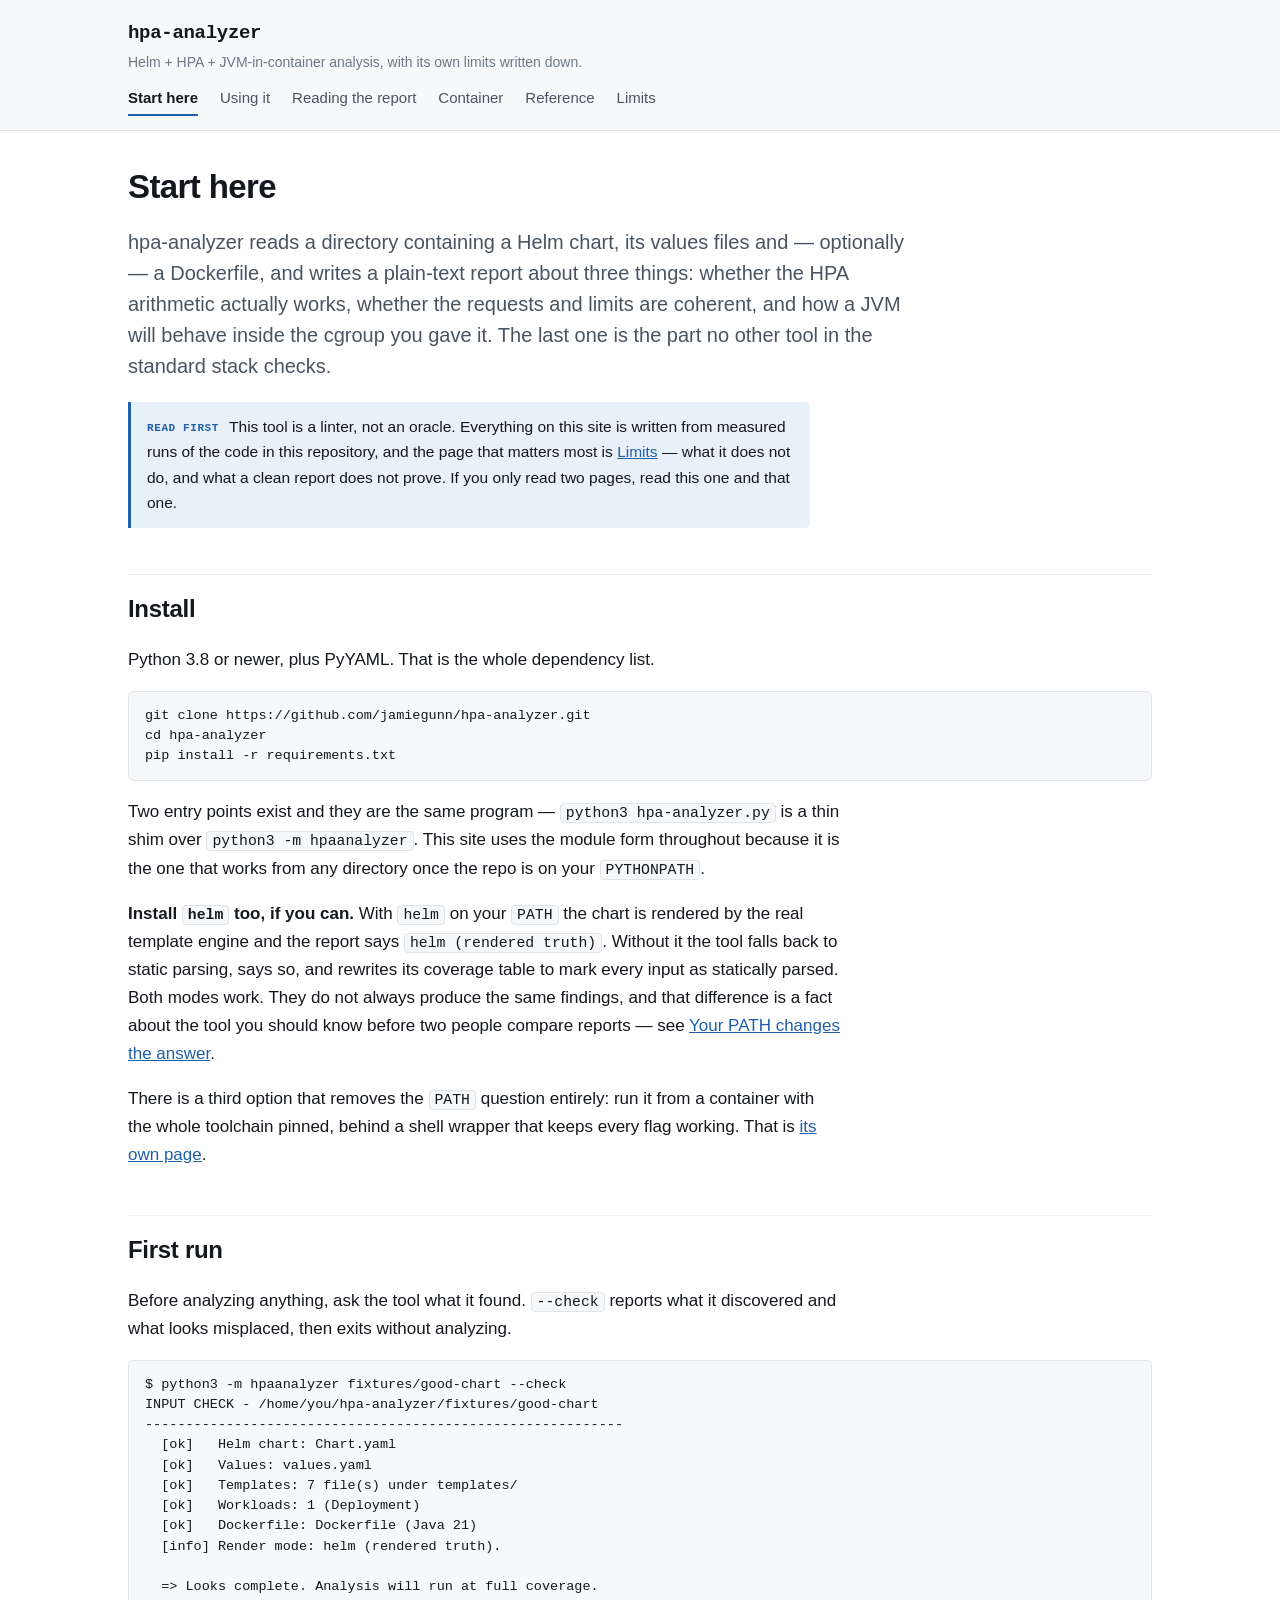
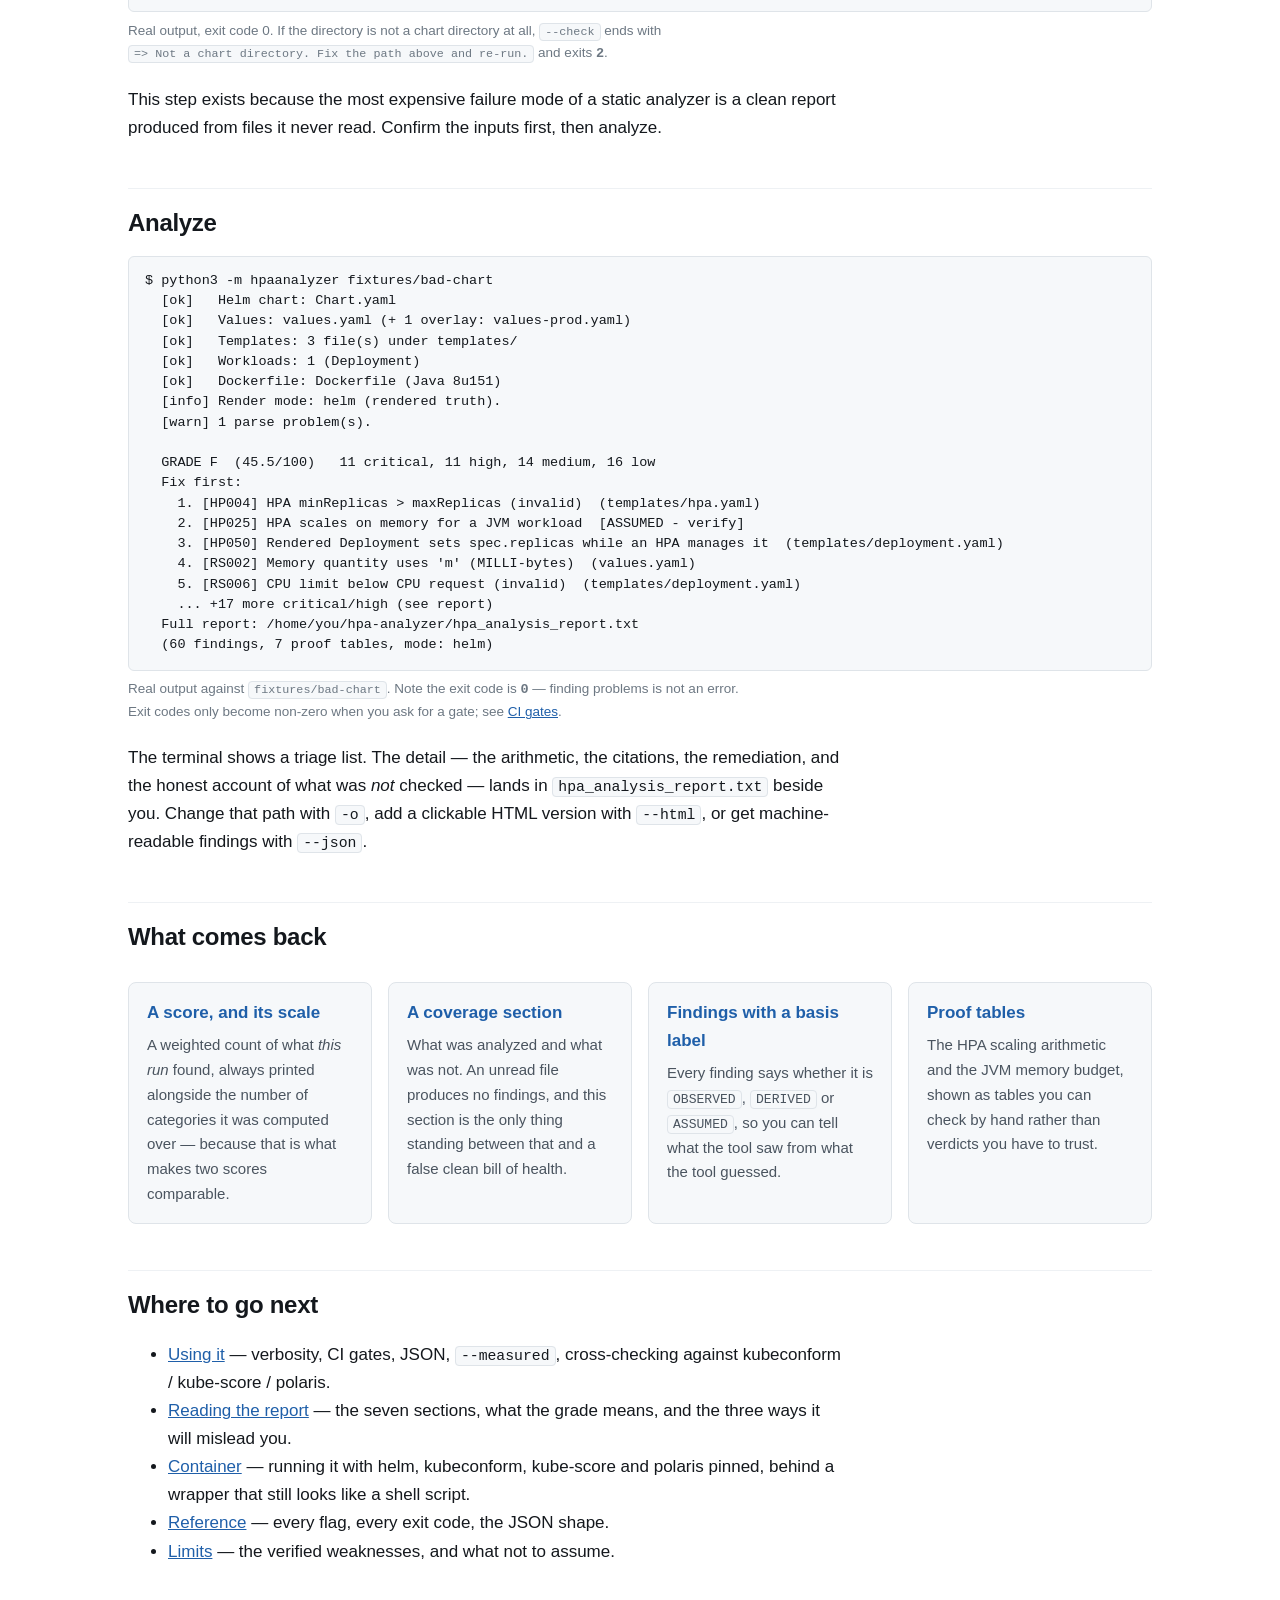
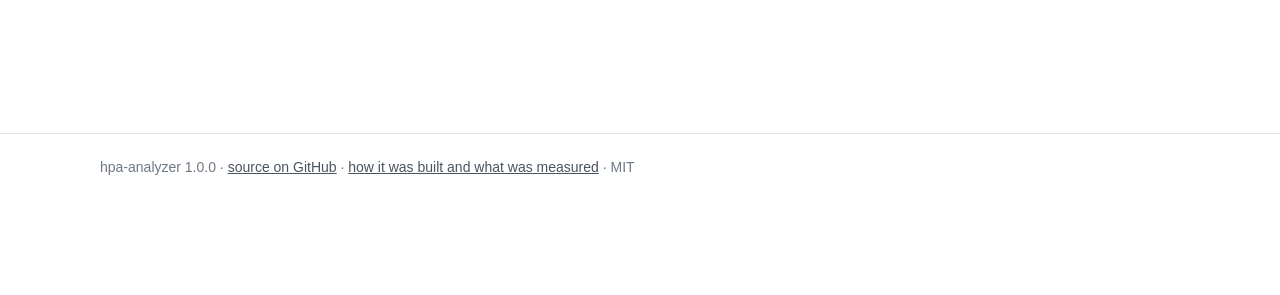
==== docs/index.html @ 9fe8c269 "mor" ====
<!doctype html>
<html lang="en">
<head>
<meta charset="utf-8">
<meta name="viewport" content="width=device-width, initial-scale=1">
<title>hpa-analyzer — how to use it</title>
<meta name="description" content="How to use hpa-analyzer: a static analyzer for Helm charts, resource requests/limits, HPA correctness, and how a JVM will behave inside its container's cgroup.">
<link rel="stylesheet" href="assets/style.css">
</head>
<body>

<header class="masthead">
  <div class="masthead-inner">
    <a class="wordmark" href="index.html">hpa-analyzer</a>
    <div class="tagline">Helm + HPA + JVM-in-container analysis, with its own limits written down.</div>
    <nav class="sitenav">
      <a href="index.html" aria-current="page">Start here</a>
      <a href="usage.html">Using it</a>
      <a href="reading-the-report.html">Reading the report</a>
      <a href="container.html">Container</a>
      <a href="reference.html">Reference</a>
      <a href="limits.html">Limits</a>
    </nav>
  </div>
</header>

<main>

<h1>Start here</h1>

<p class="lede">hpa-analyzer reads a directory containing a Helm chart, its values files and
— optionally — a Dockerfile, and writes a plain-text report about three things:
whether the HPA arithmetic actually works, whether the requests and limits are
coherent, and how a JVM will behave inside the cgroup you gave it. The last one
is the part no other tool in the standard stack checks.</p>

<div class="note">
<p><span class="label">Read first</span> This tool is a linter, not an oracle. Everything on this
site is written from measured runs of the code in this repository, and the page that
matters most is <a href="limits.html">Limits</a> — what it does not do, and what a clean report
does not prove. If you only read two pages, read this one and that one.</p>
</div>

<h2>Install</h2>

<p>Python 3.8 or newer, plus PyYAML. That is the whole dependency list.</p>

<pre><code>git clone https://github.com/jamiegunn/hpa-analyzer.git
cd hpa-analyzer
pip install -r requirements.txt</code></pre>

<p>Two entry points exist and they are the same program — <code>python3 hpa-analyzer.py</code>
is a thin shim over <code>python3 -m hpaanalyzer</code>. This site uses the module form
throughout because it is the one that works from any directory once the repo is on
your <code>PYTHONPATH</code>.</p>

<p><strong>Install <code>helm</code> too, if you can.</strong> With <code>helm</code> on your <code>PATH</code> the chart is
rendered by the real template engine and the report says <code>helm (rendered truth)</code>.
Without it the tool falls back to static parsing, says so, and rewrites its coverage
table to mark every input as statically parsed. Both modes work. They do not always
produce the same findings, and that difference is a fact about the tool you should know
before two people compare reports — see <a href="limits.html#path">Your PATH changes the answer</a>.</p>

<p>There is a third option that removes the <code>PATH</code> question entirely: run it from a
container with the whole toolchain pinned, behind a shell wrapper that keeps every
flag working. That is <a href="container.html">its own page</a>.</p>

<h2>First run</h2>

<p>Before analyzing anything, ask the tool what it found. <code>--check</code> reports what it
discovered and what looks misplaced, then exits without analyzing.</p>

<pre><code>$ python3 -m hpaanalyzer fixtures/good-chart --check
INPUT CHECK - /home/you/hpa-analyzer/fixtures/good-chart
-----------------------------------------------------------
  [ok]   Helm chart: Chart.yaml
  [ok]   Values: values.yaml
  [ok]   Templates: 7 file(s) under templates/
  [ok]   Workloads: 1 (Deployment)
  [ok]   Dockerfile: Dockerfile (Java 21)
  [info] Render mode: helm (rendered truth).

  =&gt; Looks complete. Analysis will run at full coverage.</code></pre>

<p class="caption">Real output, exit code 0. If the directory is not a chart directory at all,
<code>--check</code> ends with <code>=&gt; Not a chart directory. Fix the path above and re-run.</code> and
exits <span class="exit">2</span>.</p>

<p>This step exists because the most expensive failure mode of a static analyzer is a
clean report produced from files it never read. Confirm the inputs first, then analyze.</p>

<h2>Analyze</h2>

<pre><code>$ python3 -m hpaanalyzer fixtures/bad-chart
  [ok]   Helm chart: Chart.yaml
  [ok]   Values: values.yaml (+ 1 overlay: values-prod.yaml)
  [ok]   Templates: 3 file(s) under templates/
  [ok]   Workloads: 1 (Deployment)
  [ok]   Dockerfile: Dockerfile (Java 8u151)
  [info] Render mode: helm (rendered truth).
  [warn] 1 parse problem(s).

  GRADE F  (45.5/100)   11 critical, 11 high, 14 medium, 16 low
  Fix first:
    1. [HP004] HPA minReplicas &gt; maxReplicas (invalid)  (templates/hpa.yaml)
    2. [HP025] HPA scales on memory for a JVM workload  [ASSUMED - verify]
    3. [HP050] Rendered Deployment sets spec.replicas while an HPA manages it  (templates/deployment.yaml)
    4. [RS002] Memory quantity uses 'm' (MILLI-bytes)  (values.yaml)
    5. [RS006] CPU limit below CPU request (invalid)  (templates/deployment.yaml)
    ... +17 more critical/high (see report)
  Full report: /home/you/hpa-analyzer/hpa_analysis_report.txt
  (60 findings, 7 proof tables, mode: helm)</code></pre>

<p class="caption">Real output against <code>fixtures/bad-chart</code>. Note the exit code is
<span class="exit">0</span> — finding problems is not an error. Exit codes only become
non-zero when you ask for a gate; see <a href="usage.html#ci">CI gates</a>.</p>

<p>The terminal shows a triage list. The detail — the arithmetic, the citations, the
remediation, and the honest account of what was <em>not</em> checked — lands in
<code>hpa_analysis_report.txt</code> beside you. Change that path with <code>-o</code>, add a clickable
HTML version with <code>--html</code>, or get machine-readable findings with <code>--json</code>.</p>

<h2>What comes back</h2>

<div class="cards">
  <div class="card">
    <h3><a href="reading-the-report.html#score">A score, and its scale</a></h3>
    <p>A weighted count of what <em>this run</em> found, always printed alongside the number
    of categories it was computed over — because that is what makes two scores comparable.</p>
  </div>
  <div class="card">
    <h3><a href="reading-the-report.html#coverage">A coverage section</a></h3>
    <p>What was analyzed and what was not. An unread file produces no findings, and this
    section is the only thing standing between that and a false clean bill of health.</p>
  </div>
  <div class="card">
    <h3><a href="reading-the-report.html#basis">Findings with a basis label</a></h3>
    <p>Every finding says whether it is <code>OBSERVED</code>, <code>DERIVED</code> or <code>ASSUMED</code>, so you
    can tell what the tool saw from what the tool guessed.</p>
  </div>
  <div class="card">
    <h3><a href="reading-the-report.html#proof">Proof tables</a></h3>
    <p>The HPA scaling arithmetic and the JVM memory budget, shown as tables you can check
    by hand rather than verdicts you have to trust.</p>
  </div>
</div>

<h2>Where to go next</h2>

<ul>
  <li><a href="usage.html">Using it</a> — verbosity, CI gates, JSON, <code>--measured</code>,
      cross-checking against kubeconform / kube-score / polaris.</li>
  <li><a href="reading-the-report.html">Reading the report</a> — the seven sections, what the
      grade means, and the three ways it will mislead you.</li>
  <li><a href="container.html">Container</a> — running it with helm, kubeconform, kube-score and
      polaris pinned, behind a wrapper that still looks like a shell script.</li>
  <li><a href="reference.html">Reference</a> — every flag, every exit code, the JSON shape.</li>
  <li><a href="limits.html">Limits</a> — the verified weaknesses, and what not to assume.</li>
</ul>

</main>

<footer class="sitefoot">
  <div class="sitefoot-inner">
    hpa-analyzer 1.0.0 ·
    <a href="https://github.com/jamiegunn/hpa-analyzer">source on GitHub</a> ·
    <a href="https://github.com/jamiegunn/hpa-analyzer/blob/main/docs/ITERATIONS.md">how it was built and what was measured</a> ·
    MIT
  </div>
</footer>

</body>
</html>
---- docs/assets/style.css ----
/* hpa-analyzer documentation site
   No build step. No framework. No web fonts. Served verbatim by GitHub Pages. */

:root {
  --ink:        #14181d;
  --ink-soft:   #4a545f;
  --ink-faint:  #6d7883;
  --rule:       #dfe4e9;
  --rule-soft:  #eef1f4;
  --page:       #ffffff;
  --panel:      #f6f8fa;
  --code-bg:    #f6f8fa;
  --accent:     #1f5fa9;
  --accent-dim: #e8f0fa;
  --warn:       #a5560c;
  --warn-bg:    #fdf5ec;
  --bad:        #a11f2c;
  --bad-bg:     #fcf1f2;
  --ok:         #1c6b3f;
  --ok-bg:      #eef7f1;
  --mono: ui-monospace, SFMono-Regular, "SF Mono", Menlo, Consolas, "Liberation Mono", monospace;
  --sans: -apple-system, BlinkMacSystemFont, "Segoe UI", Roboto, "Helvetica Neue", Arial, sans-serif;
}

@media (prefers-color-scheme: dark) {
  :root {
    --ink:        #e6edf3;
    --ink-soft:   #b0bac4;
    --ink-faint:  #8b949e;
    --rule:       #2c333b;
    --rule-soft:  #21272e;
    --page:       #0f1319;
    --panel:      #161b22;
    --code-bg:    #161b22;
    --accent:     #6fa8e6;
    --accent-dim: #16222f;
    --warn:       #e0a458;
    --warn-bg:    #241d12;
    --bad:        #f08a94;
    --bad-bg:     #2a1619;
    --ok:         #6fd39b;
    --ok-bg:      #12241a;
  }
}

* { box-sizing: border-box; }

html { -webkit-text-size-adjust: 100%; }

body {
  margin: 0;
  background: var(--page);
  color: var(--ink);
  font-family: var(--sans);
  font-size: 17px;
  line-height: 1.65;
}

/* ---------- masthead ---------- */

header.masthead {
  border-bottom: 1px solid var(--rule);
  background: var(--panel);
}

.masthead-inner {
  max-width: 1080px;
  margin: 0 auto;
  padding: 18px 28px 14px;
}

.masthead .wordmark {
  font-family: var(--mono);
  font-size: 19px;
  font-weight: 600;
  letter-spacing: -0.3px;
  color: var(--ink);
  text-decoration: none;
}

.masthead .tagline {
  color: var(--ink-faint);
  font-size: 14px;
  margin-top: 2px;
}

nav.sitenav {
  margin-top: 12px;
  display: flex;
  flex-wrap: wrap;
  gap: 4px 22px;
  font-size: 15px;
}

nav.sitenav a {
  color: var(--ink-soft);
  text-decoration: none;
  padding-bottom: 3px;
  border-bottom: 2px solid transparent;
}

nav.sitenav a:hover { color: var(--accent); }

nav.sitenav a[aria-current="page"] {
  color: var(--ink);
  font-weight: 600;
  border-bottom-color: var(--accent);
}

/* ---------- layout ---------- */

main {
  max-width: 1080px;
  margin: 0 auto;
  padding: 36px 28px 90px;
}

.lede {
  font-size: 20px;
  line-height: 1.55;
  color: var(--ink-soft);
  max-width: 40em;
}

h1 {
  font-size: 33px;
  line-height: 1.2;
  letter-spacing: -0.6px;
  margin: 0 0 14px;
}

h2 {
  font-size: 24px;
  letter-spacing: -0.3px;
  margin: 46px 0 12px;
  padding-top: 14px;
  border-top: 1px solid var(--rule-soft);
}

h3 {
  font-size: 18.5px;
  margin: 30px 0 8px;
}

h4 {
  font-size: 16px;
  margin: 22px 0 6px;
  color: var(--ink-soft);
}

p, ul, ol { max-width: 42em; }

a { color: var(--accent); }

code {
  font-family: var(--mono);
  font-size: 0.87em;
  background: var(--code-bg);
  border: 1px solid var(--rule);
  border-radius: 4px;
  padding: 1px 5px;
  white-space: nowrap;
}

pre {
  background: var(--code-bg);
  border: 1px solid var(--rule);
  border-radius: 6px;
  padding: 14px 16px;
  overflow-x: auto;
  font-size: 13.5px;
  line-height: 1.5;
  max-width: 100%;
}

pre code {
  background: none;
  border: 0;
  padding: 0;
  font-size: inherit;
  white-space: pre;
}

pre.wide { max-width: 100%; }

.caption {
  font-size: 13.5px;
  color: var(--ink-faint);
  margin: -6px 0 20px;
  max-width: 46em;
}

/* ---------- callouts ---------- */

.note, .warn, .danger, .good {
  border-left: 3px solid var(--accent);
  background: var(--accent-dim);
  padding: 12px 16px;
  margin: 20px 0;
  border-radius: 0 5px 5px 0;
  max-width: 44em;
  font-size: 15.5px;
}

.note p:first-child, .warn p:first-child,
.danger p:first-child, .good p:first-child { margin-top: 0; }
.note p:last-child, .warn p:last-child,
.danger p:last-child, .good p:last-child { margin-bottom: 0; }

.warn   { border-left-color: var(--warn); background: var(--warn-bg); }
.danger { border-left-color: var(--bad);  background: var(--bad-bg); }
.good   { border-left-color: var(--ok);   background: var(--ok-bg); }

.label {
  display: inline-block;
  font-family: var(--mono);
  font-size: 11px;
  font-weight: 600;
  letter-spacing: 0.6px;
  text-transform: uppercase;
  margin-right: 6px;
  vertical-align: 1px;
}
.warn   .label { color: var(--warn); }
.danger .label { color: var(--bad); }
.good   .label { color: var(--ok); }
.note   .label { color: var(--accent); }

/* ---------- tables ---------- */

table {
  border-collapse: collapse;
  width: 100%;
  margin: 20px 0;
  font-size: 15px;
}

th, td {
  text-align: left;
  vertical-align: top;
  padding: 9px 12px;
  border-bottom: 1px solid var(--rule);
}

th {
  font-size: 13px;
  text-transform: uppercase;
  letter-spacing: 0.5px;
  color: var(--ink-faint);
  border-bottom: 2px solid var(--rule);
}

td code { white-space: nowrap; }

.flagtable td:first-child { white-space: nowrap; }

/* ---------- cards ---------- */

.cards {
  display: grid;
  grid-template-columns: repeat(auto-fit, minmax(240px, 1fr));
  gap: 16px;
  margin: 26px 0;
  max-width: 100%;
}

.card {
  border: 1px solid var(--rule);
  border-radius: 8px;
  padding: 16px 18px;
  background: var(--panel);
}

.card h3 {
  margin: 0 0 6px;
  font-size: 17px;
}

.card h3 a { text-decoration: none; }
.card p { margin: 0; font-size: 15px; color: var(--ink-soft); max-width: none; }

/* ---------- misc ---------- */

.toc {
  border: 1px solid var(--rule);
  border-radius: 8px;
  padding: 14px 20px;
  background: var(--panel);
  margin: 26px 0 34px;
  max-width: 44em;
}
.toc p { margin: 0 0 6px; font-weight: 600; font-size: 14px; text-transform: uppercase; letter-spacing: 0.5px; color: var(--ink-faint); }
.toc ul { margin: 0; padding-left: 20px; }
.toc li { margin: 3px 0; }

kbd, .exit {
  font-family: var(--mono);
  font-weight: 600;
}

footer.sitefoot {
  border-top: 1px solid var(--rule);
  margin-top: 60px;
  padding: 22px 28px 50px;
  color: var(--ink-faint);
  font-size: 14px;
}
.sitefoot-inner { max-width: 1080px; margin: 0 auto; }
.sitefoot a { color: var(--ink-soft); }

hr {
  border: 0;
  border-top: 1px solid var(--rule);
  margin: 40px 0;
}

@media (max-width: 620px) {
  body { font-size: 16px; }
  main { padding: 26px 18px 70px; }
  .masthead-inner { padding: 14px 18px 12px; }
  h1 { font-size: 27px; }
  pre { font-size: 12px; }
}
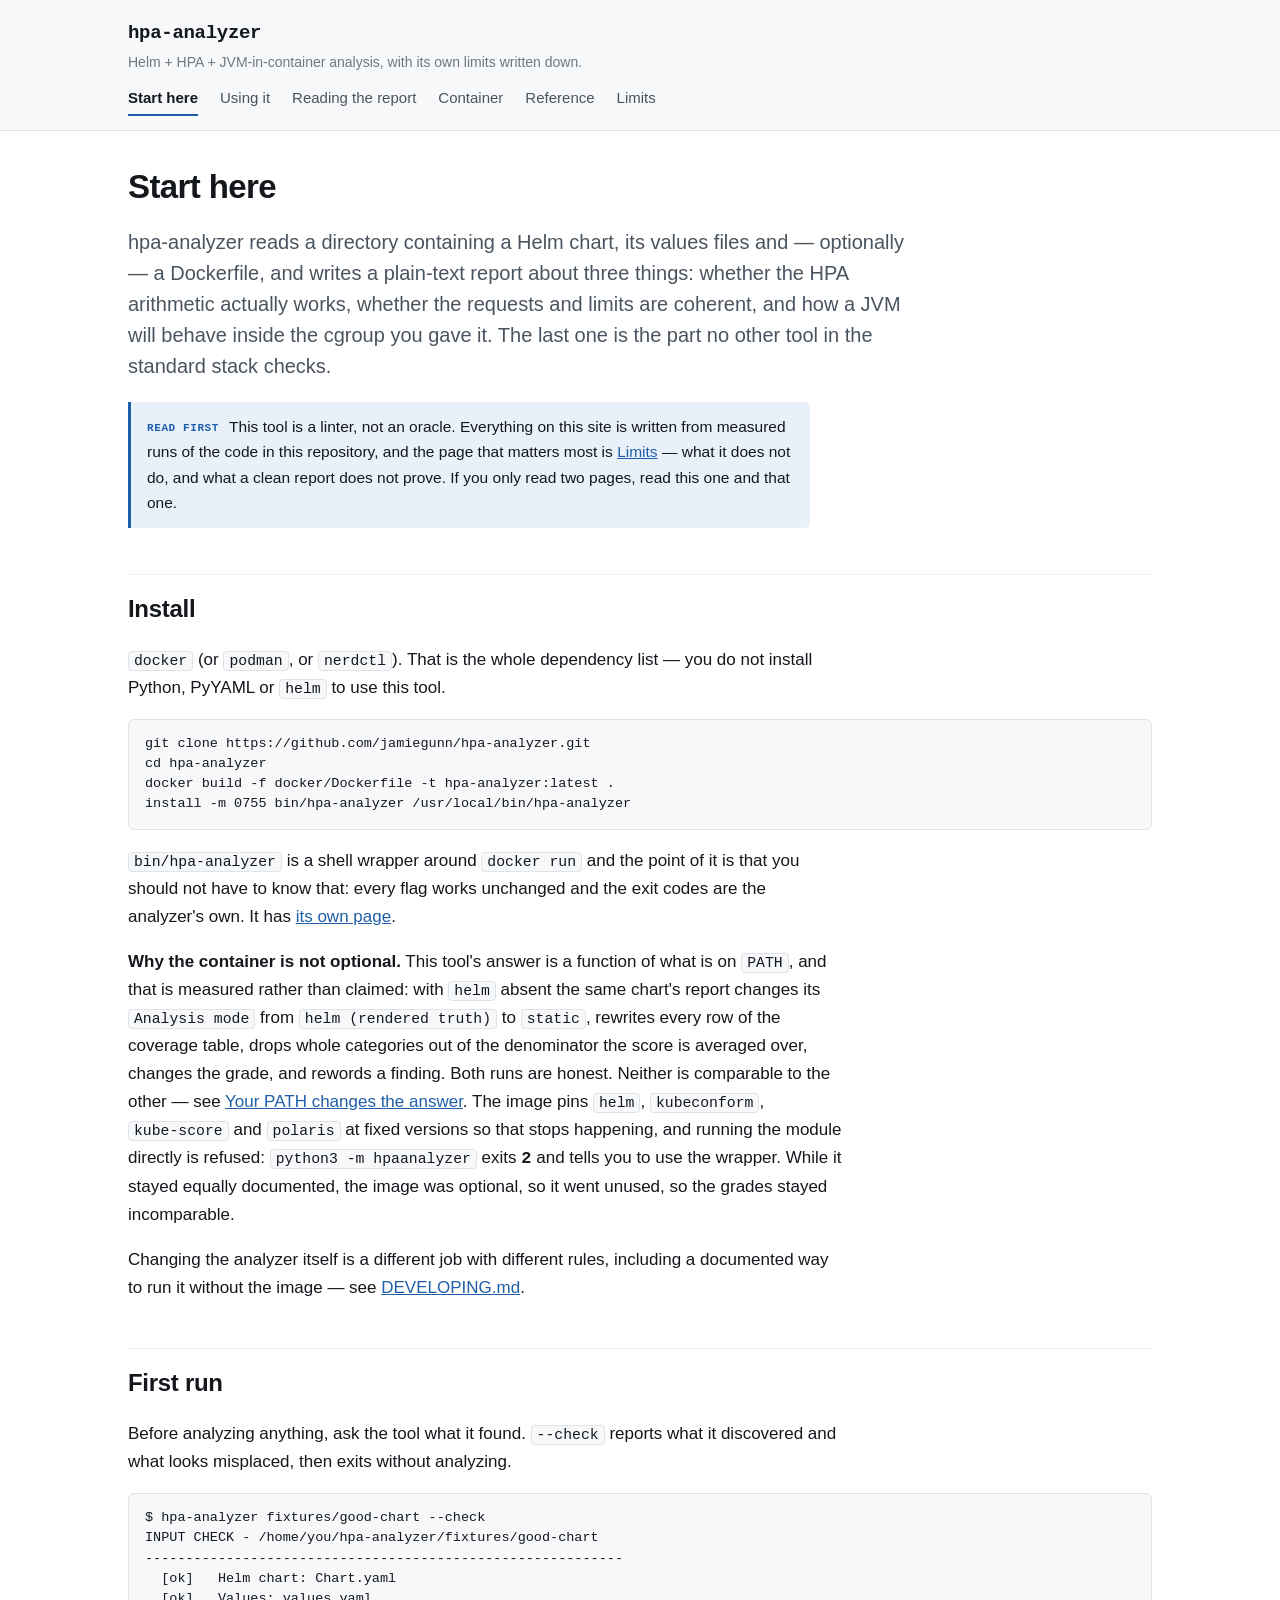
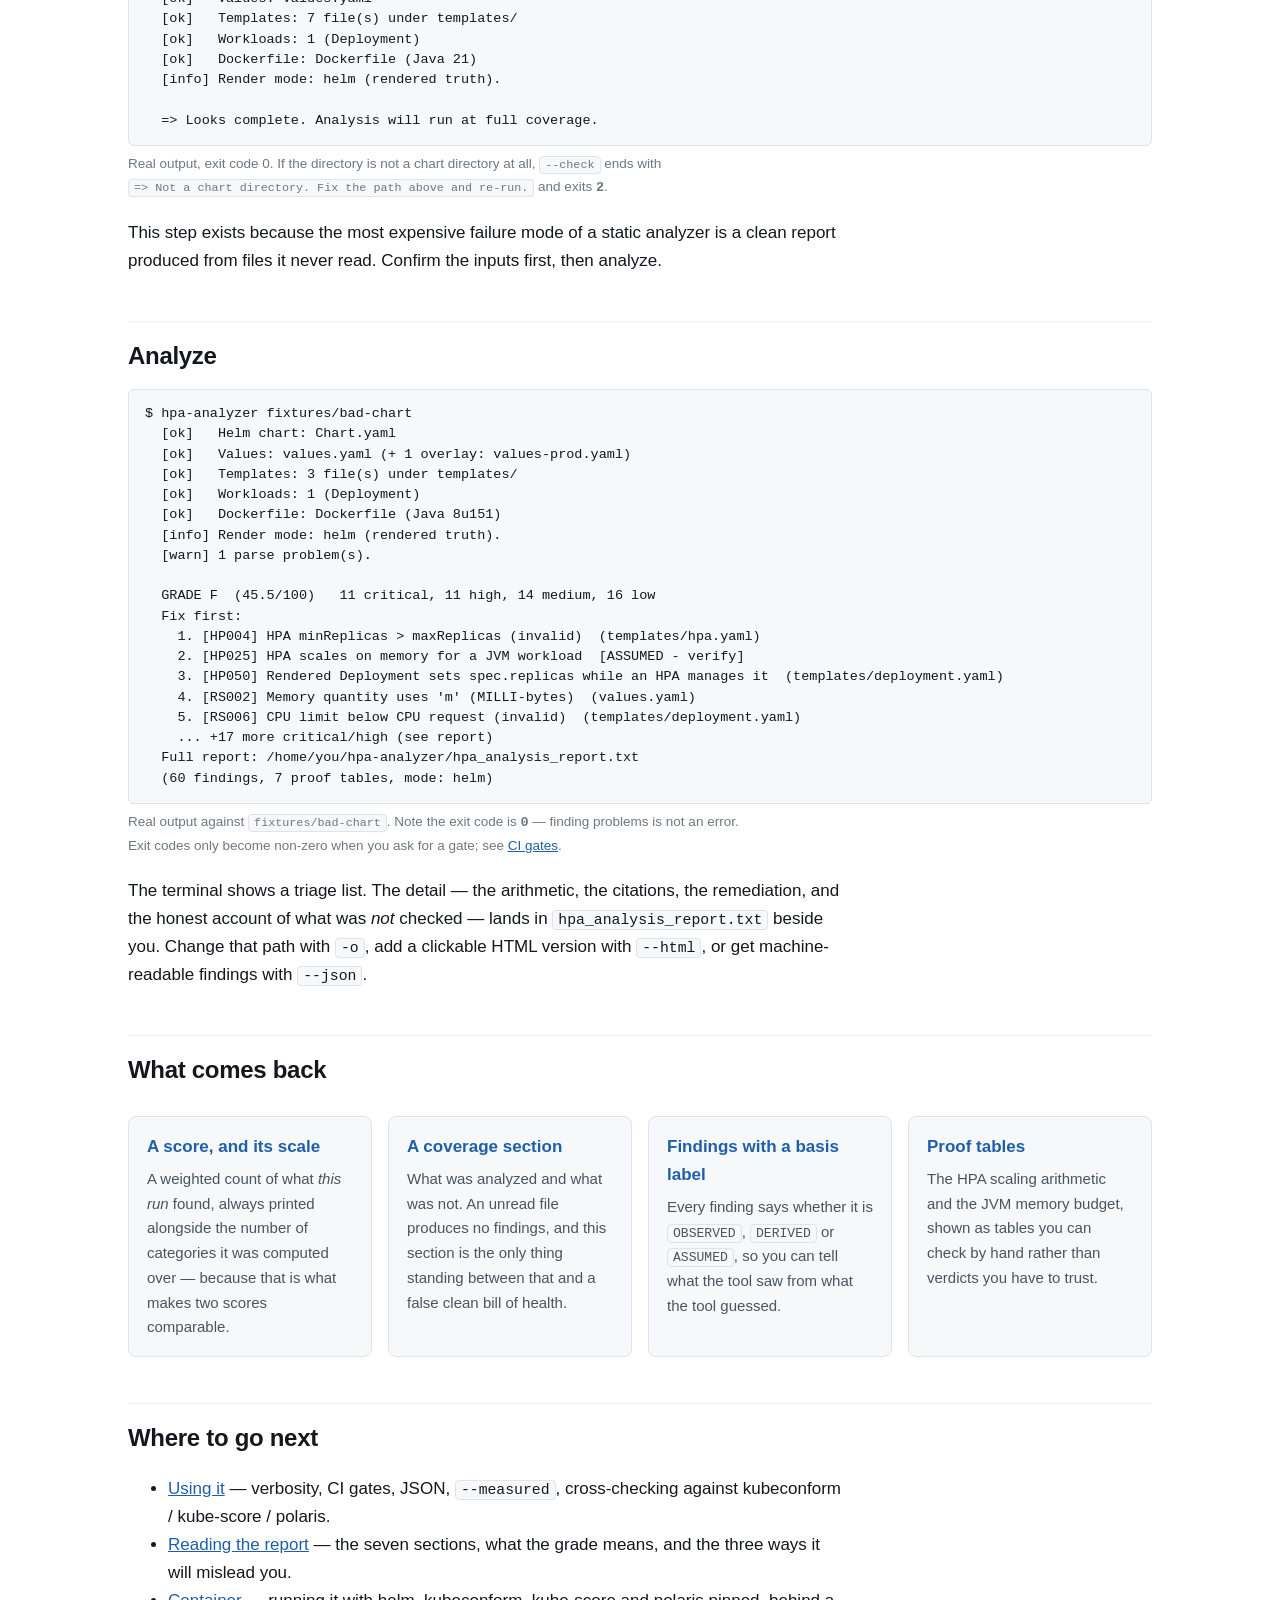
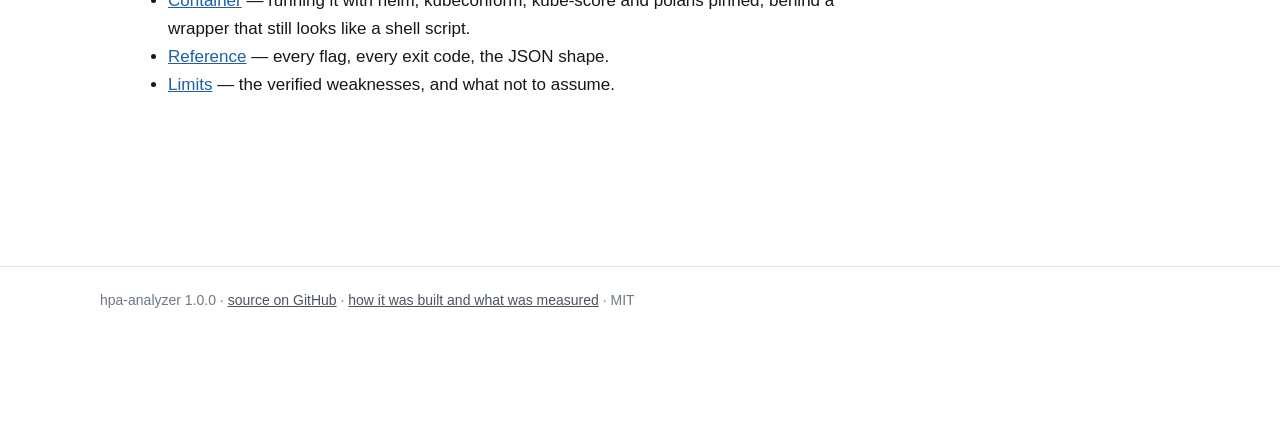
==== commit e4be0d6d: "R18: thirty-five charts, thirty-three of them the same shape" ====
--- a/docs/index.html
+++ b/docs/index.html
@@ -43,34 +43,41 @@
 
 <h2>Install</h2>
 
-<p>Python 3.8 or newer, plus PyYAML. That is the whole dependency list.</p>
+<p><code>docker</code> (or <code>podman</code>, or <code>nerdctl</code>). That is the whole dependency list — you do not
+install Python, PyYAML or <code>helm</code> to use this tool.</p>
 
 <pre><code>git clone https://github.com/jamiegunn/hpa-analyzer.git
 cd hpa-analyzer
-pip install -r requirements.txt</code></pre>
+docker build -f docker/Dockerfile -t hpa-analyzer:latest .
+install -m 0755 bin/hpa-analyzer /usr/local/bin/hpa-analyzer</code></pre>
 
-<p>Two entry points exist and they are the same program — <code>python3 hpa-analyzer.py</code>
-is a thin shim over <code>python3 -m hpaanalyzer</code>. This site uses the module form
-throughout because it is the one that works from any directory once the repo is on
-your <code>PYTHONPATH</code>.</p>
+<p><code>bin/hpa-analyzer</code> is a shell wrapper around <code>docker run</code> and the point of it is that
+you should not have to know that: every flag works unchanged and the exit codes are the
+analyzer's own. It has <a href="container.html">its own page</a>.</p>
 
-<p><strong>Install <code>helm</code> too, if you can.</strong> With <code>helm</code> on your <code>PATH</code> the chart is
-rendered by the real template engine and the report says <code>helm (rendered truth)</code>.
-Without it the tool falls back to static parsing, says so, and rewrites its coverage
-table to mark every input as statically parsed. Both modes work. They do not always
-produce the same findings, and that difference is a fact about the tool you should know
-before two people compare reports — see <a href="limits.html#path">Your PATH changes the answer</a>.</p>
+<p><strong>Why the container is not optional.</strong> This tool's answer is a function of what is on
+<code>PATH</code>, and that is measured rather than claimed: with <code>helm</code> absent the same chart's
+report changes its <code>Analysis mode</code> from <code>helm (rendered truth)</code> to <code>static</code>, rewrites
+every row of the coverage table, drops whole categories out of the denominator the score
+is averaged over, changes the grade, and rewords a finding. Both runs are honest. Neither
+is comparable to the other — see
+<a href="limits.html#path">Your PATH changes the answer</a>. The image pins <code>helm</code>,
+<code>kubeconform</code>, <code>kube-score</code> and <code>polaris</code> at fixed versions so that stops happening, and
+running the module directly is refused: <code>python3 -m hpaanalyzer</code> exits
+<span class="exit">2</span> and tells you to use the wrapper. While it stayed equally
+documented, the image was optional, so it went unused, so the grades stayed
+incomparable.</p>
 
-<p>There is a third option that removes the <code>PATH</code> question entirely: run it from a
-container with the whole toolchain pinned, behind a shell wrapper that keeps every
-flag working. That is <a href="container.html">its own page</a>.</p>
+<p>Changing the analyzer itself is a different job with different rules, including a
+documented way to run it without the image — see
+<a href="https://github.com/jamiegunn/hpa-analyzer/blob/main/docs/DEVELOPING.md">DEVELOPING.md</a>.</p>
 
 <h2>First run</h2>
 
 <p>Before analyzing anything, ask the tool what it found. <code>--check</code> reports what it
 discovered and what looks misplaced, then exits without analyzing.</p>
 
-<pre><code>$ python3 -m hpaanalyzer fixtures/good-chart --check
+<pre><code>$ hpa-analyzer fixtures/good-chart --check
 INPUT CHECK - /home/you/hpa-analyzer/fixtures/good-chart
 -----------------------------------------------------------
   [ok]   Helm chart: Chart.yaml
@@ -91,7 +98,7 @@
 
 <h2>Analyze</h2>
 
-<pre><code>$ python3 -m hpaanalyzer fixtures/bad-chart
+<pre><code>$ hpa-analyzer fixtures/bad-chart
   [ok]   Helm chart: Chart.yaml
   [ok]   Values: values.yaml (+ 1 overlay: values-prod.yaml)
   [ok]   Templates: 3 file(s) under templates/
